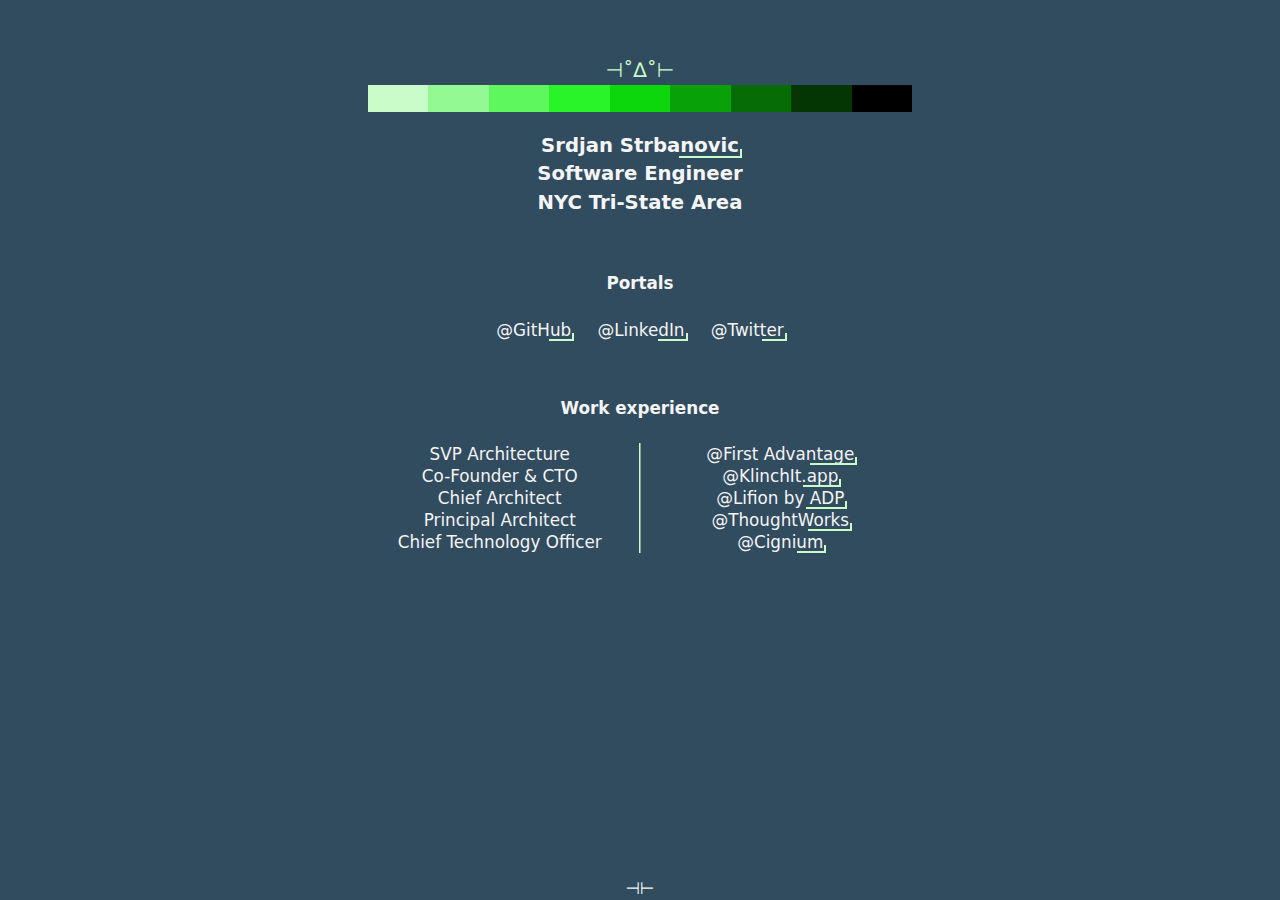
==== index.html @ 61a45d3f "cleanup" ====
<!DOCTYPE html>
<html lang="en">

<head>
  <title>Personal Github page: Srdjan Strbanovic</title>
  <meta content="text/html;charset=utf-8" http-equiv="Content-Type" />
  <meta content="utf-8" http-equiv="encoding" />
  <meta name="viewport" content="width=device-width, initial-scale=1">
  <link rel="stylesheet" href="./style.css" type="text/css">
</head>

<body>
  <span class="avatar">⊣˚∆˚⊢</span>
  <nav>
    <div class='head'></div>
    <div class='head'></div>
    <div class='head'></div>
    <div class='head'></div>
    <div class='head'></div>
    <div class='head'></div>
    <div class='head'></div>
    <div class='head'></div>
    <div class='head'></div>
  </nav>

  <article>
    <h3>
      <span class="link">Srdjan Strbanovic</span></br>
      Software Engineer</br>
      NYC Tri-State Area
    </h3>
  </article>
  <section>
    <h4>Portals</h4>
    <a class="link" href="https://github.com/srdjan">@GitHub</a>&emsp;
    <a class="link" href="https://www.linkedin.com/in/ssrdjan/">@LinkedIn</a>&emsp;
    <a class="link" href="https://twitter.com/djidja8">@Twitter</a>
  </section>
  <section>
    <h4>Work experience</h4>
    <ul class="inside">
      <li>SVP Architecture</li>
      <li>Co-Founder & CTO</li>
      <li>Chief Architect</li>
      <li>Principal Architect</li>
      <li>Chief Technology Officer</li>
      <li><a class="link" href="https://fadv.com">@First Advantage</a></li>
      <li><a class="link" href="https://klinchit.app">@KlinchIt.app</a></li>
      <li><a class="link" href="https://lifion.com/">@Lifion by ADP</a></li>
      <li><a class="link" href="https://www.thoughtworks.com/">@ThoughtWorks</a></li>
      <li><a class="link" href="https://www.cignium.com/">@Cignium</a></li>
    </ul>
  </section>
  <footer>⊣⊢</footer>

  <script type="module" src="./header.js"></script>
</body>

</html>
---- style.css ----
:root {
  --main-background: #092940d6;
  --light-background: #4e5587;
}

html {
  max-width: 70ch;
  padding: 3em 1em;
  margin: auto;
  background-color: var(--main-background);
}

body {
  min-height: 100%;
  line-height: 1.45;
  text-align: center;
  color: whitesmoke;
  font-family: system-ui;
  font-size: clamp(0.8rem, 1.05rem, 1.1rem);
}

nav {
  display: -webkit-box;
  -webkit-box-pack: center;
  justify-content: center;
  height: 3vmin;
  width: 100%;
}

.head {
  -webkit-box-flex: 1;
  flex: 1 1 0;
  -webkit-transition: background-color 5000ms;
  transition: background-color 5000ms;
}

section {
  margin-top: 6vh;
  margin-bottom: 2vh;
}

a, a:visited {
  text-decoration: none;
  color: whitesmoke;
}

a:hover, a:focus, a:active {
  background-color: rgb(59, 105, 105);
}

.link {
  color: whitesmoke;
  cursor: pointer;
  position: relative;
  padding: 2px 2px;
  transition: all 0.5s;
}

.link:after, .link:before {
  content: " ";
  width: 30%;
  height: 25%;
  position: absolute;
  transition: all 0.5s;
}

.link:before {
  bottom: 1px;
  right: -1px;
  border-bottom: 2px solid #c9fcc9;
  border-right: 2px solid #c9fcc9;
}

.link:hover:before, .link:hover:after {
  width: 100%;
  height: 100%;
}

ul {
  max-width: 34rem;
  margin: 0;
  padding: 0;
  list-style-type: none;
  line-height: 20px;
  column-count: 2;
  column-rule: inset 2px #c9fcc9;
}

li {
  line-height: 22px;
  border-color: var(--light-background);
}

footer {
  width: 100%;
  position: absolute;
  bottom: 0;
  left: 0;
  text-align: center;
}

.avatar {
  color: #c9fcc9;
  font-size: larger;
  animation: blink 2s steps(6, start) 1;
}

@keyframes blink {
  to {
    visibility: hidden;
  }
}

.avatar:hover {
  cursor: none;
  animation: flip 1s 0.1s;
}

@keyframes flip {
  to {
    font-weight: 900;
  }
}
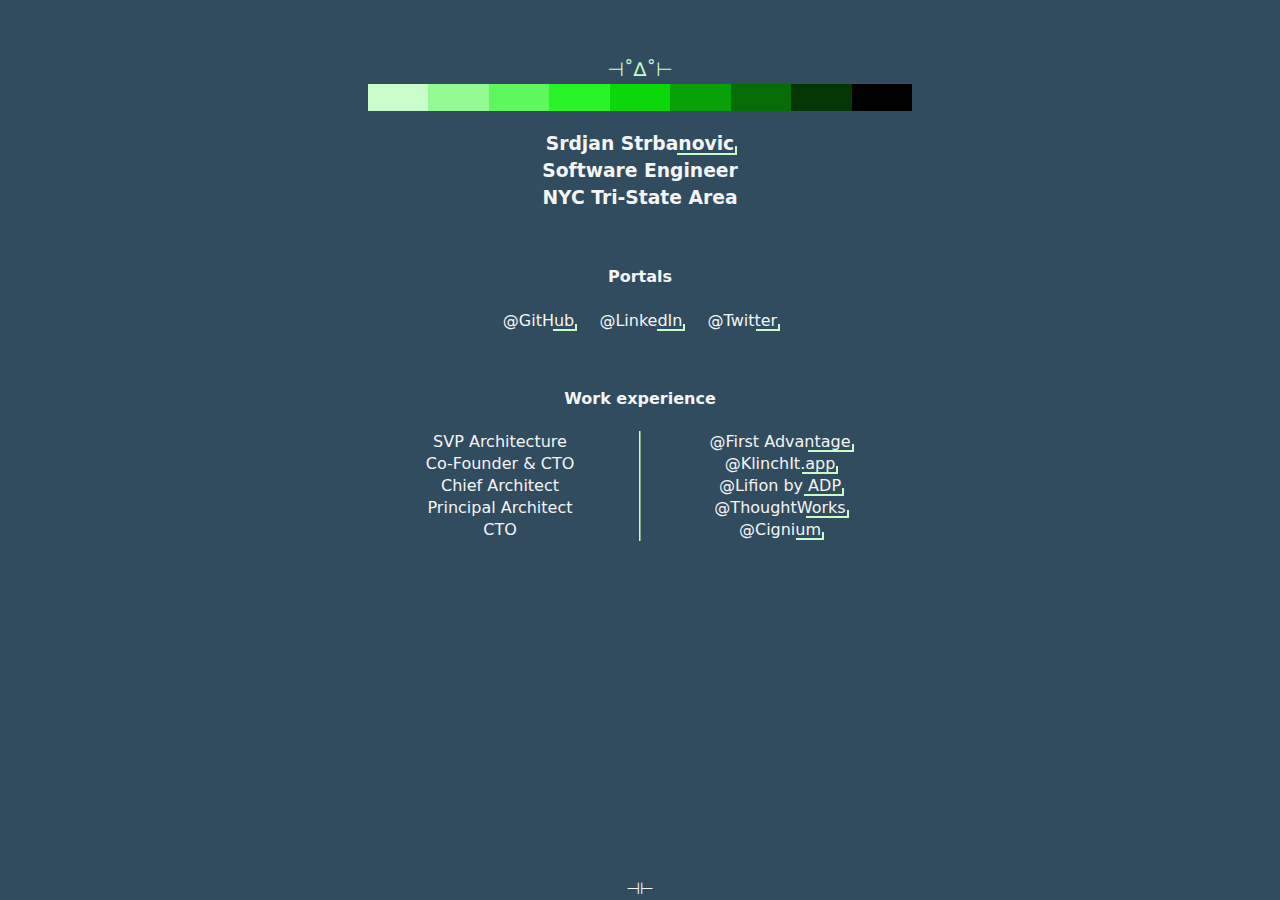
==== commit 1a9b9334: "cleanup" ====
--- a/index.html
+++ b/index.html
@@ -43,7 +43,7 @@
       <li>Co-Founder & CTO</li>
       <li>Chief Architect</li>
       <li>Principal Architect</li>
-      <li>Chief Technology Officer</li>
+      <li>CTO</li>
       <li><a class="link" href="https://fadv.com">@First Advantage</a></li>
       <li><a class="link" href="https://klinchit.app">@KlinchIt.app</a></li>
       <li><a class="link" href="https://lifion.com/">@Lifion by ADP</a></li>
--- a/style.css
+++ b/style.css
@@ -16,7 +16,7 @@
   text-align: center;
   color: whitesmoke;
   font-family: system-ui;
-  font-size: clamp(0.8rem, 1.05rem, 1.1rem);
+  font-size: clamp(0.8rem, 1rem, 1.2rem);
 }
 
 nav {
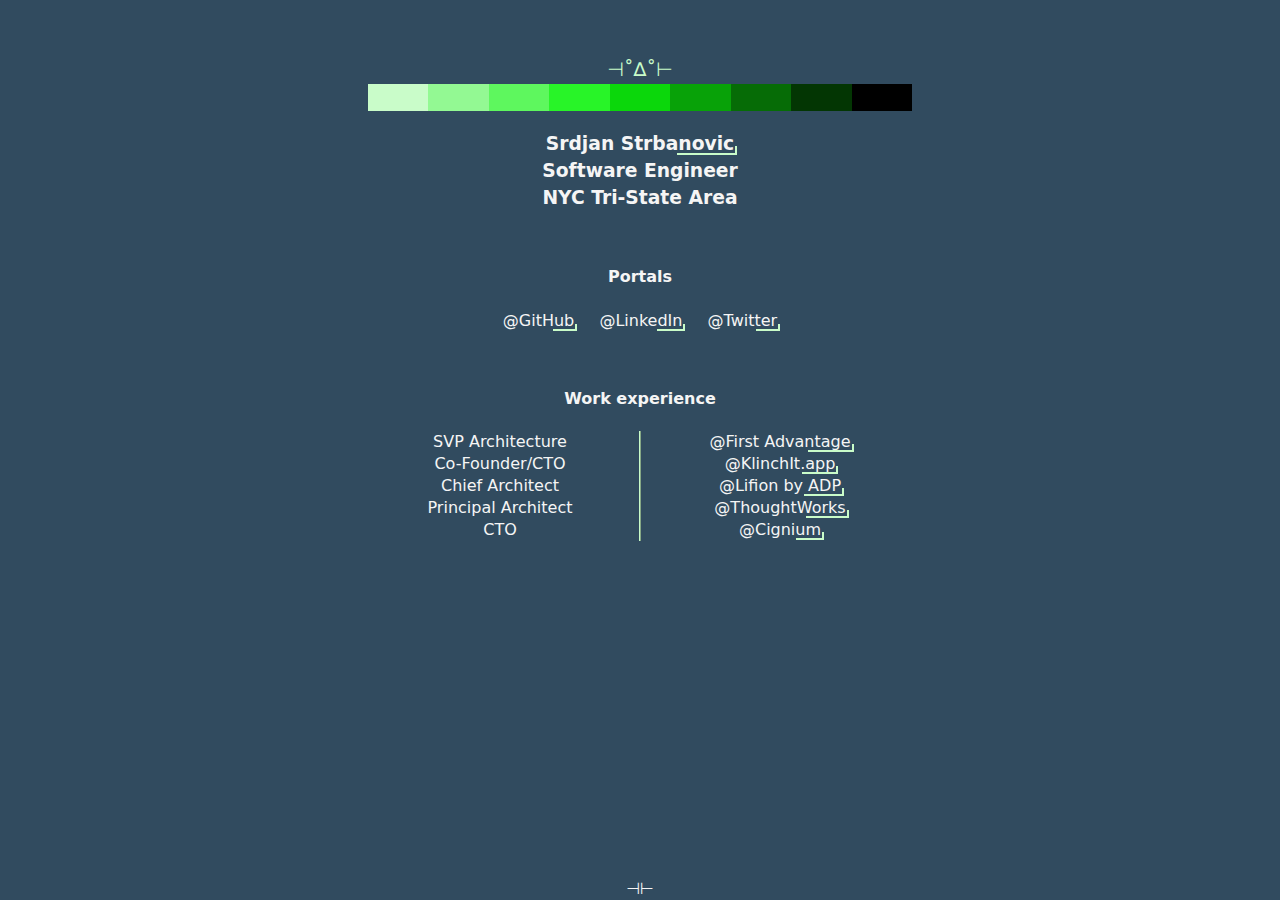
==== commit 4f05940f: "font again" ====
--- a/index.html
+++ b/index.html
@@ -40,7 +40,7 @@
     <h4>Work experience</h4>
     <ul class="inside">
       <li>SVP Architecture</li>
-      <li>Co-Founder & CTO</li>
+      <li>Co-Founder/CTO</li>
       <li>Chief Architect</li>
       <li>Principal Architect</li>
       <li>CTO</li>
--- a/style.css
+++ b/style.css
@@ -16,7 +16,7 @@
   text-align: center;
   color: whitesmoke;
   font-family: system-ui;
-  font-size: clamp(0.8rem, 1rem, 1.2rem);
+  font-size: clamp(0.5rem, 1rem, 1.5rem);
 }
 
 nav {
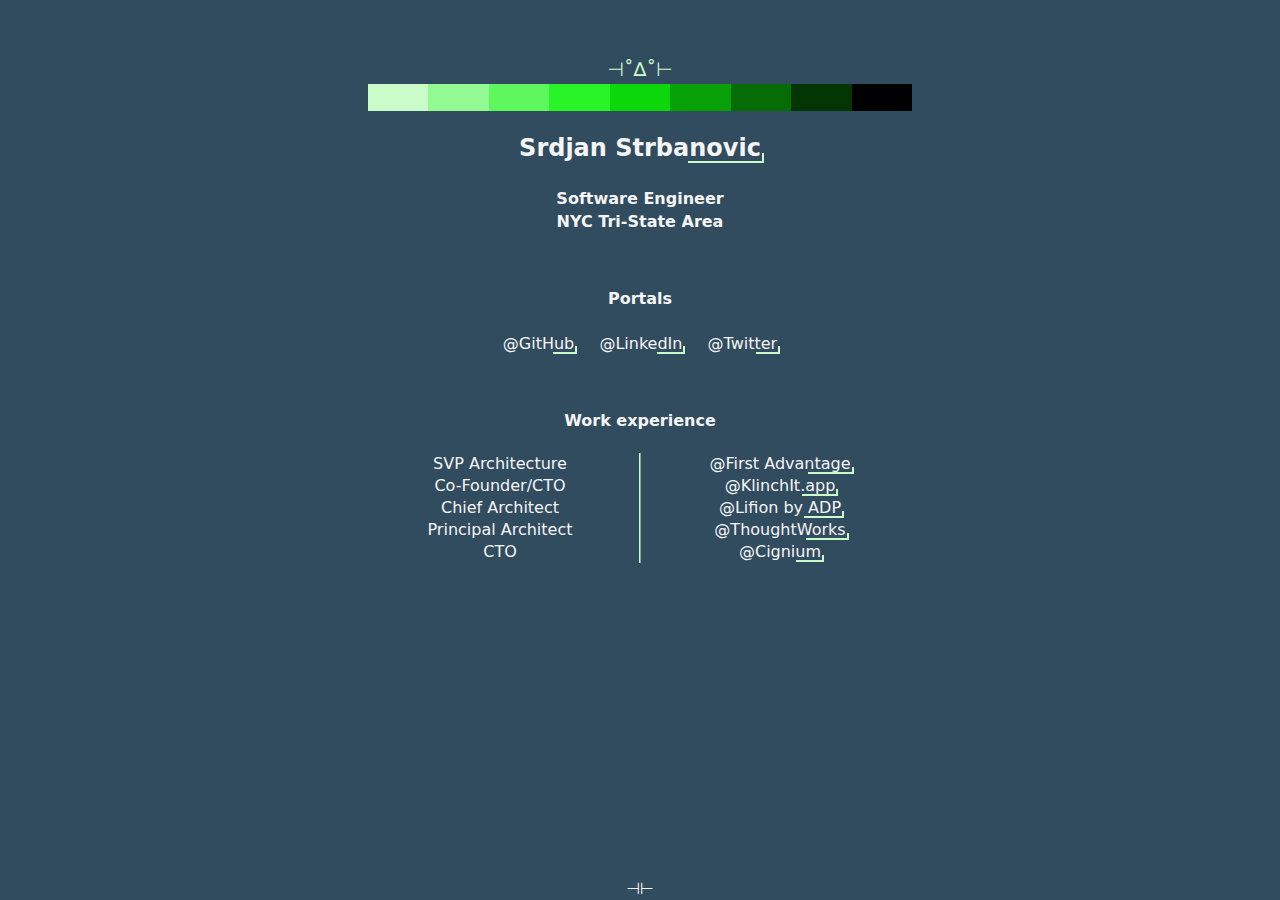
==== commit a41bf3d5: "renamed styles file" ====
--- a/index.html
+++ b/index.html
@@ -6,7 +6,7 @@
   <meta content="text/html;charset=utf-8" http-equiv="Content-Type" />
   <meta content="utf-8" http-equiv="encoding" />
   <meta name="viewport" content="width=device-width, initial-scale=1">
-  <link rel="stylesheet" href="./style.css" type="text/css">
+  <link rel="stylesheet" href="./styles.css" type="text/css">
 </head>
 
 <body>
@@ -24,11 +24,11 @@
   </nav>
 
   <article>
-    <h3>
+    <h2>
       <span class="link">Srdjan Strbanovic</span></br>
-      Software Engineer</br>
-      NYC Tri-State Area
-    </h3>
+      <h4>Software Engineer</br>
+      NYC Tri-State Area</h4>
+    </h2>
   </article>
   <section>
     <h4>Portals</h4>
--- a/styles.css
+++ b/styles.css
@@ -0,0 +1,123 @@
+:root {
+  --main-background: #092940d6;
+  --light-background: #4e5587;
+}
+
+html {
+  max-width: 70ch;
+  padding: 3em 1em;
+  margin: auto;
+  background-color: var(--main-background);
+}
+
+body {
+  min-height: 100%;
+  line-height: 1.45;
+  text-align: center;
+  color: whitesmoke;
+  font-family: system-ui;
+  font-size: clamp(0.5rem, 1rem, 1.5rem);
+}
+
+nav {
+  display: -webkit-box;
+  -webkit-box-pack: center;
+  justify-content: center;
+  height: 3vmin;
+  width: 100%;
+}
+
+.head {
+  -webkit-box-flex: 1;
+  flex: 1 1 0;
+  -webkit-transition: background-color 5000ms;
+  transition: background-color 5000ms;
+}
+
+section {
+  margin-top: 6vh;
+  margin-bottom: 2vh;
+}
+
+a, a:visited {
+  text-decoration: none;
+  color: whitesmoke;
+}
+
+a:hover, a:focus, a:active {
+  background-color: rgb(59, 105, 105);
+}
+
+.link {
+  color: whitesmoke;
+  cursor: pointer;
+  position: relative;
+  padding: 2px 2px;
+  transition: all 0.5s;
+}
+
+.link:after, .link:before {
+  content: " ";
+  width: 30%;
+  height: 25%;
+  position: absolute;
+  transition: all 0.5s;
+}
+
+.link:before {
+  bottom: 1px;
+  right: -1px;
+  border-bottom: 2px solid #c9fcc9;
+  border-right: 2px solid #c9fcc9;
+}
+
+.link:hover:before, .link:hover:after {
+  width: 100%;
+  height: 100%;
+}
+
+ul {
+  max-width: 34rem;
+  margin: 0;
+  padding: 0;
+  list-style-type: none;
+  line-height: 20px;
+  column-count: 2;
+  column-rule: inset 2px #c9fcc9;
+}
+
+li {
+  line-height: 22px;
+  border-color: var(--light-background);
+}
+
+footer {
+  width: 100%;
+  position: absolute;
+  bottom: 0;
+  left: 0;
+  text-align: center;
+}
+
+.avatar {
+  color: #c9fcc9;
+  font-size: larger;
+  animation: blink 2s steps(6, start) 1;
+}
+
+@keyframes blink {
+  to {
+    visibility: hidden;
+  }
+}
+
+.avatar:hover {
+  cursor: none;
+  animation: flip 1s 0.1s;
+}
+
+@keyframes flip {
+  to {
+    font-weight: 900;
+  }
+}
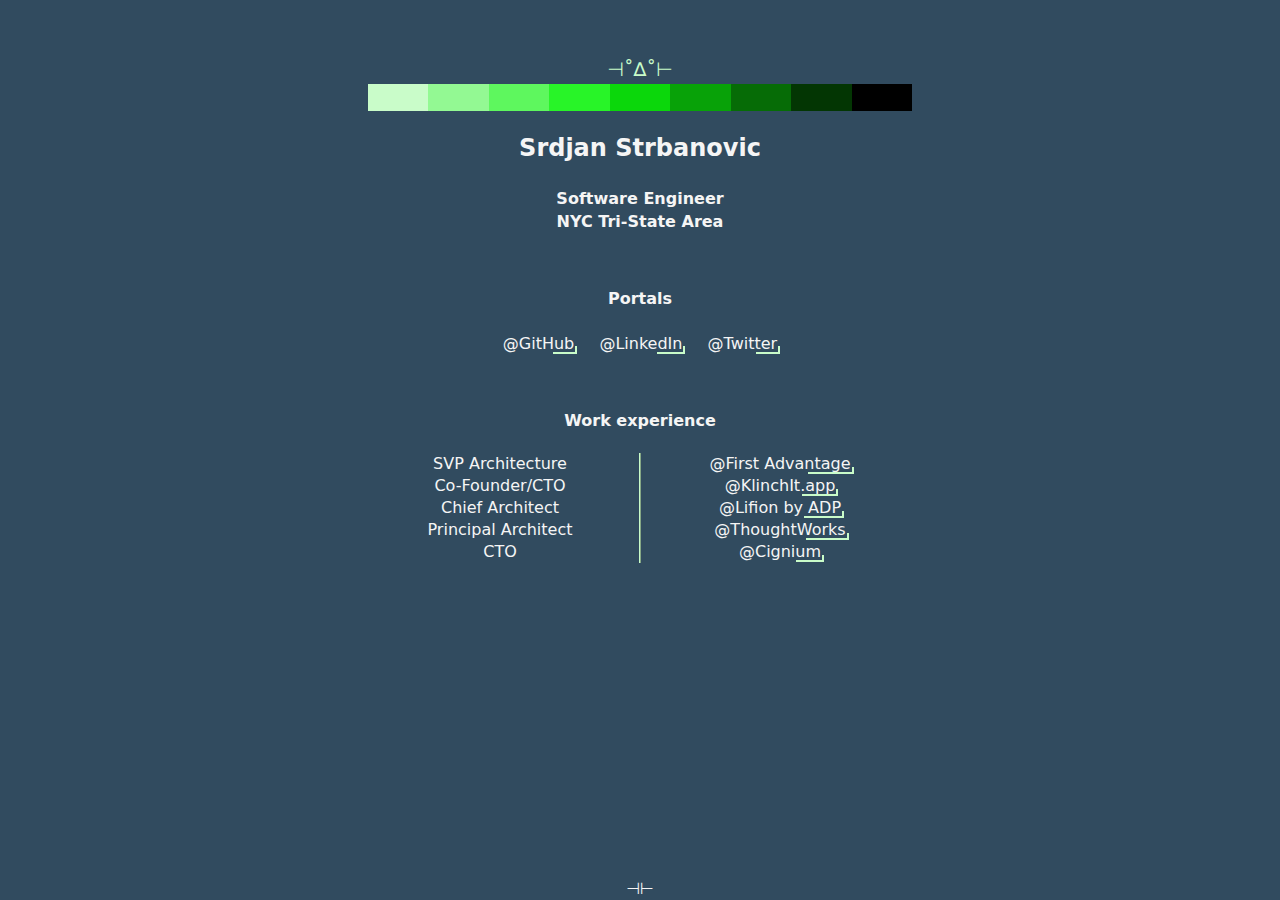
==== commit 3bf6d730: "removed class 'link' from the name" ====
--- a/index.html
+++ b/index.html
@@ -25,7 +25,7 @@
 
   <article>
     <h2>
-      <span class="link">Srdjan Strbanovic</span></br>
+      <span>Srdjan Strbanovic</span></br>
       <h4>Software Engineer</br>
       NYC Tri-State Area</h4>
     </h2>
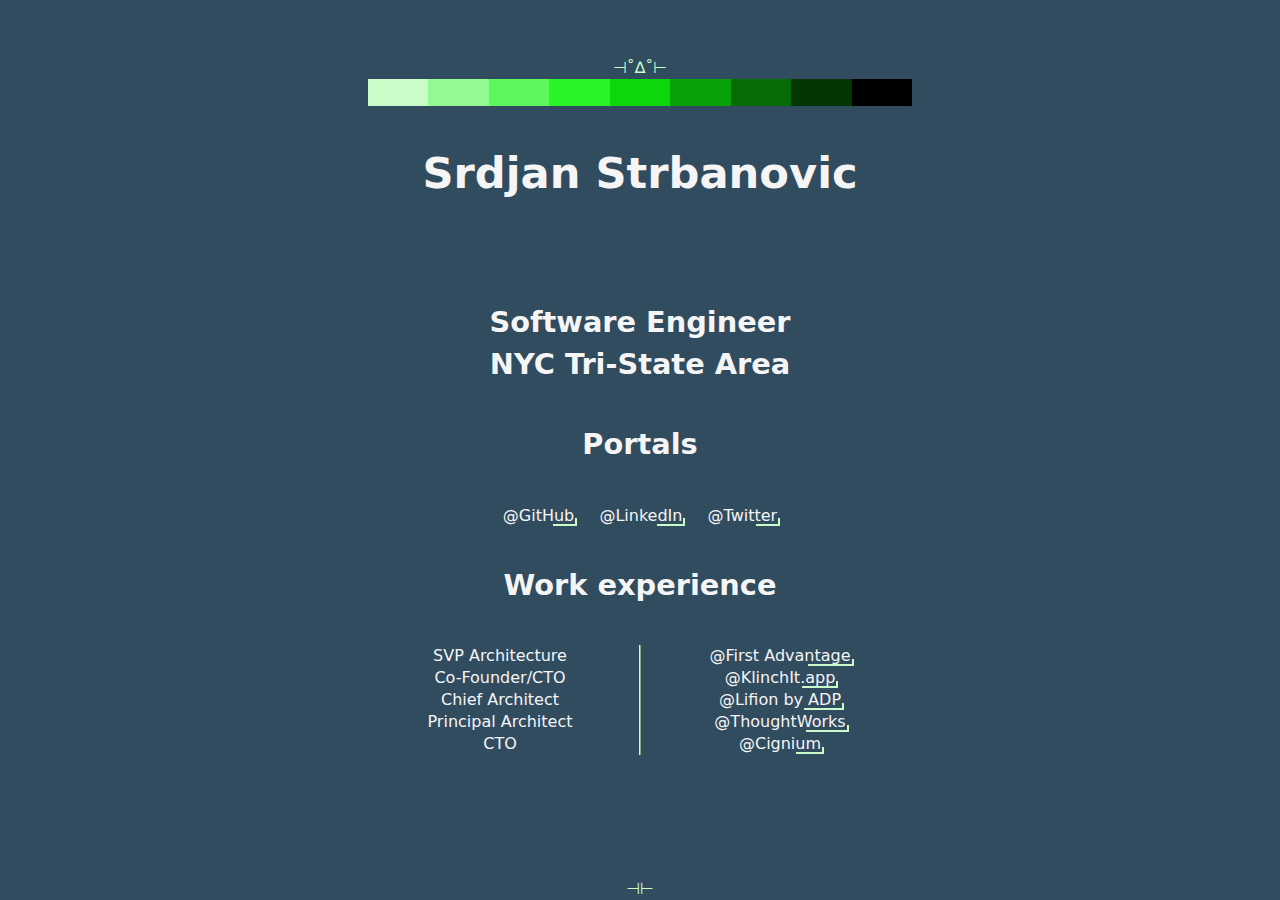
==== commit c22d4bd1: "font responsivness updated" ====
--- a/index.html
+++ b/index.html
@@ -4,7 +4,7 @@
 <head>
   <title>Personal Github page: Srdjan Strbanovic</title>
   <meta content="text/html;charset=utf-8" http-equiv="Content-Type" />
-  <meta content="utf-8" http-equiv="encoding" />
+  <!-- <meta content="utf-8" http-equiv="encoding" /> -->
   <meta name="viewport" content="width=device-width, initial-scale=1">
   <link rel="stylesheet" href="./styles.css" type="text/css">
 </head>
@@ -24,11 +24,9 @@
   </nav>
 
   <article>
-    <h2>
-      <span>Srdjan Strbanovic</span></br>
-      <h4>Software Engineer</br>
+    <h2>Srdjan Strbanovic</h2><br>
+    <h4>Software Engineer<br>
       NYC Tri-State Area</h4>
-    </h2>
   </article>
   <section>
     <h4>Portals</h4>
@@ -56,4 +54,4 @@
   <script type="module" src="./header.js"></script>
 </body>
 
-</html>
+</html>--- a/styles.css
+++ b/styles.css
@@ -1,4 +1,5 @@
 :root {
+  /* font-size: calc(1rem + 0.25vw); */
   --main-background: #092940d6;
   --light-background: #4e5587;
 }
@@ -16,7 +17,41 @@
   text-align: center;
   color: whitesmoke;
   font-family: system-ui;
-  font-size: clamp(0.5rem, 1rem, 1.5rem);
+}
+
+h1,
+.fs-h1 {
+  font-size: clamp(3rem, 2.7273rem + 1.0909vw, 3.6rem);
+}
+
+h2,
+.fs-h2 {
+  font-size: clamp(2.25rem, 2.0455rem + 0.8182vw, 2.7rem);
+}
+
+h3,
+.fs-h3 {
+  font-size: clamp(1.875rem, 1.7045rem + 0.6818vw, 2.25rem);
+}
+
+h4,
+.fs-h4 {
+  font-size: clamp(1.5rem, 1.3636rem + 0.5455vw, 1.8rem);
+}
+
+h5,
+.fs-h5 {
+  font-size: clamp(1.25rem, 1.1364rem + 0.4545vw, 1.5rem);
+}
+
+h6,
+.fs-h6 {
+  font-size: clamp(1.125rem, 1.0227rem + 0.4091vw, 1.35rem);
+}
+
+p,
+.fs-p {
+  font-size: clamp(0.8333rem, 0.7576rem + 0.303vw, 1rem);
 }
 
 nav {
@@ -35,16 +70,19 @@
 }
 
 section {
-  margin-top: 6vh;
-  margin-bottom: 2vh;
+  /* margin-top: 6vh;
+  margin-bottom: 2vh; */
 }
 
-a, a:visited {
+a,
+a:visited {
   text-decoration: none;
   color: whitesmoke;
 }
 
-a:hover, a:focus, a:active {
+a:hover,
+a:focus,
+a:active {
   background-color: rgb(59, 105, 105);
 }
 
@@ -56,7 +94,8 @@
   transition: all 0.5s;
 }
 
-.link:after, .link:before {
+.link:after,
+.link:before {
   content: " ";
   width: 30%;
   height: 25%;
@@ -71,7 +110,8 @@
   border-right: 2px solid #c9fcc9;
 }
 
-.link:hover:before, .link:hover:after {
+.link:hover:before,
+.link:hover:after {
   width: 100%;
   height: 100%;
 }
@@ -96,12 +136,12 @@
   position: absolute;
   bottom: 0;
   left: 0;
+  color: #c9fcc9;
   text-align: center;
 }
 
 .avatar {
   color: #c9fcc9;
-  font-size: larger;
   animation: blink 2s steps(6, start) 1;
 }
 
@@ -120,4 +160,4 @@
   to {
     font-weight: 900;
   }
-}
+}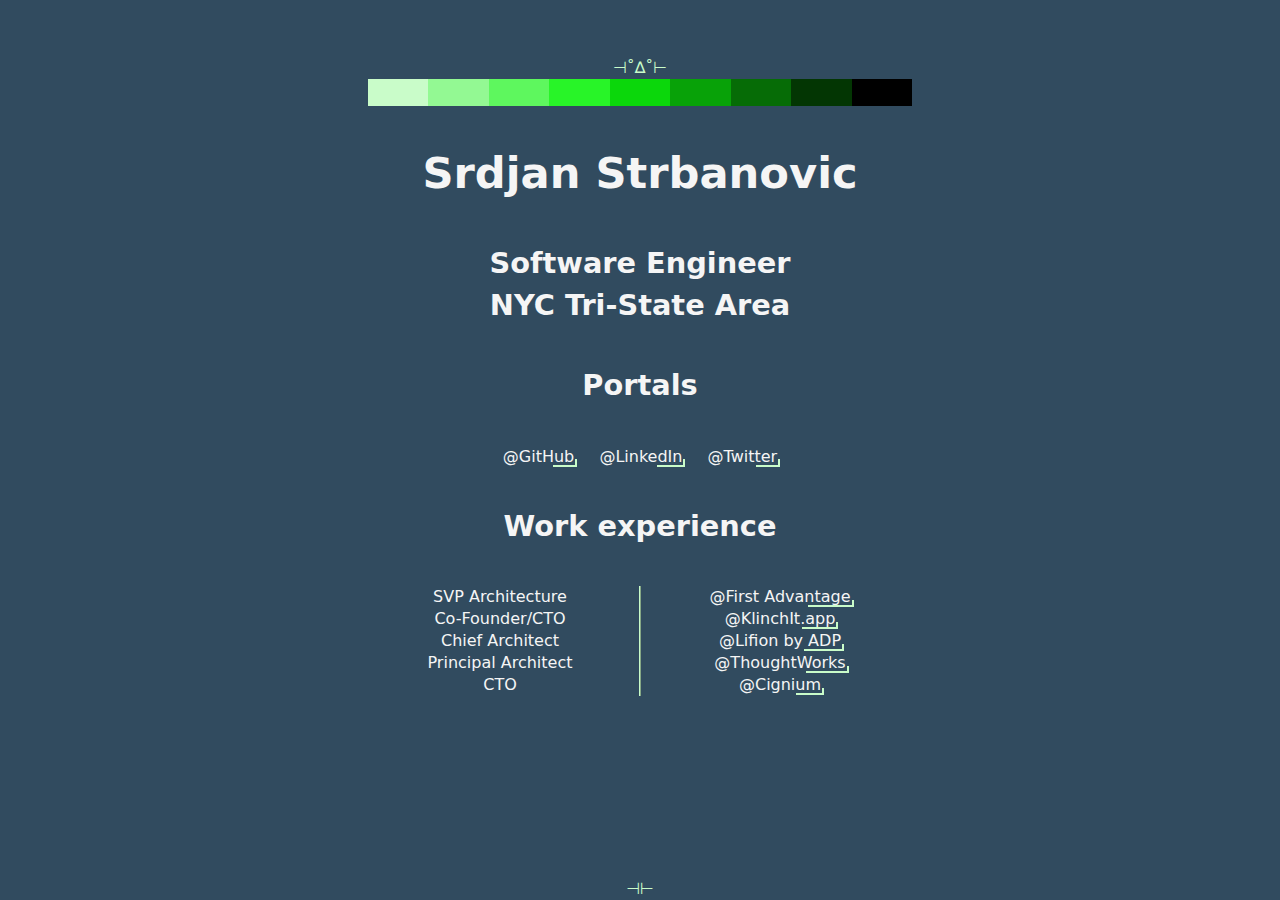
==== commit 280d9330: "removed extra new line" ====
--- a/index.html
+++ b/index.html
@@ -24,7 +24,7 @@
   </nav>
 
   <article>
-    <h2>Srdjan Strbanovic</h2><br>
+    <h2>Srdjan Strbanovic</h2>
     <h4>Software Engineer<br>
       NYC Tri-State Area</h4>
   </article>
@@ -32,7 +32,7 @@
     <h4>Portals</h4>
     <a class="link" href="https://github.com/srdjan">@GitHub</a>&emsp;
     <a class="link" href="https://www.linkedin.com/in/ssrdjan/">@LinkedIn</a>&emsp;
-    <a class="link" href="https://twitter.com/djidja8">@Twitter</a>
+    <a class="link" href="https://x.com/djidja8">@Twitter</a>
   </section>
   <section>
     <h4>Work experience</h4>
